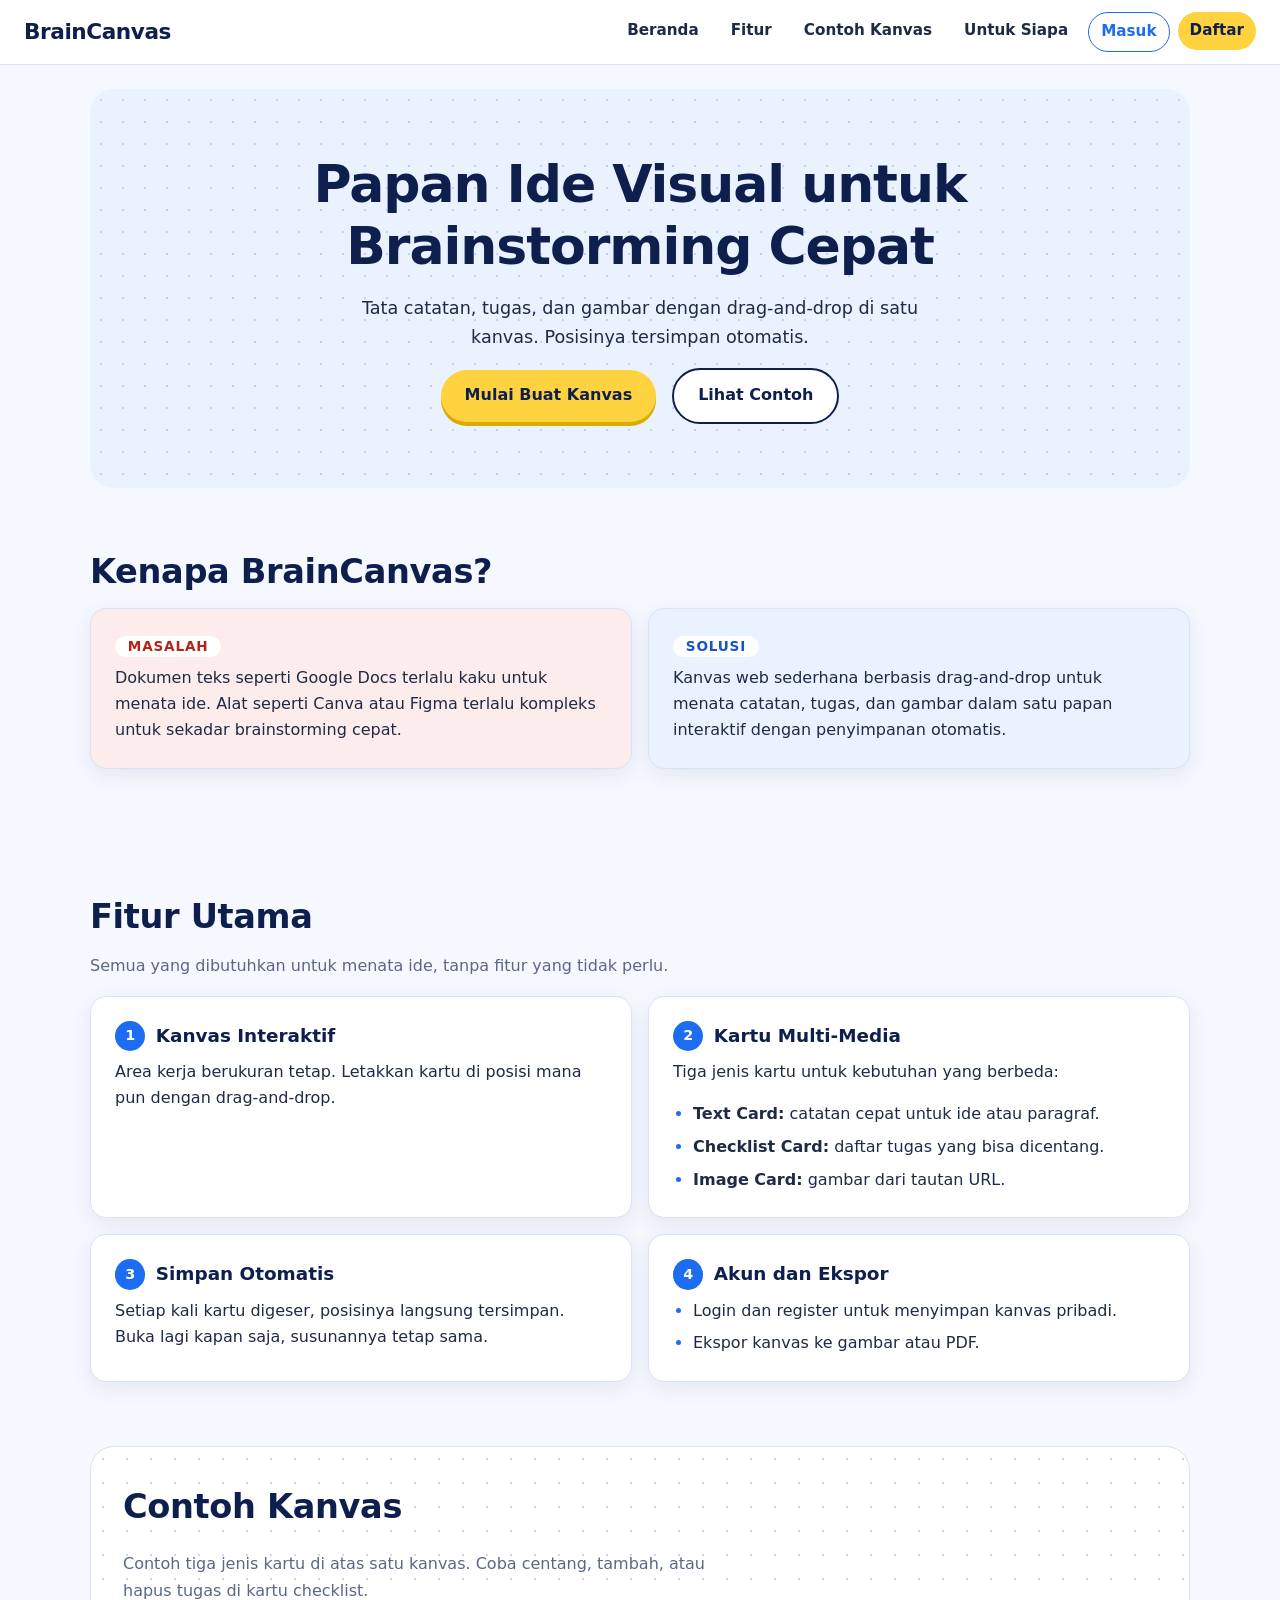
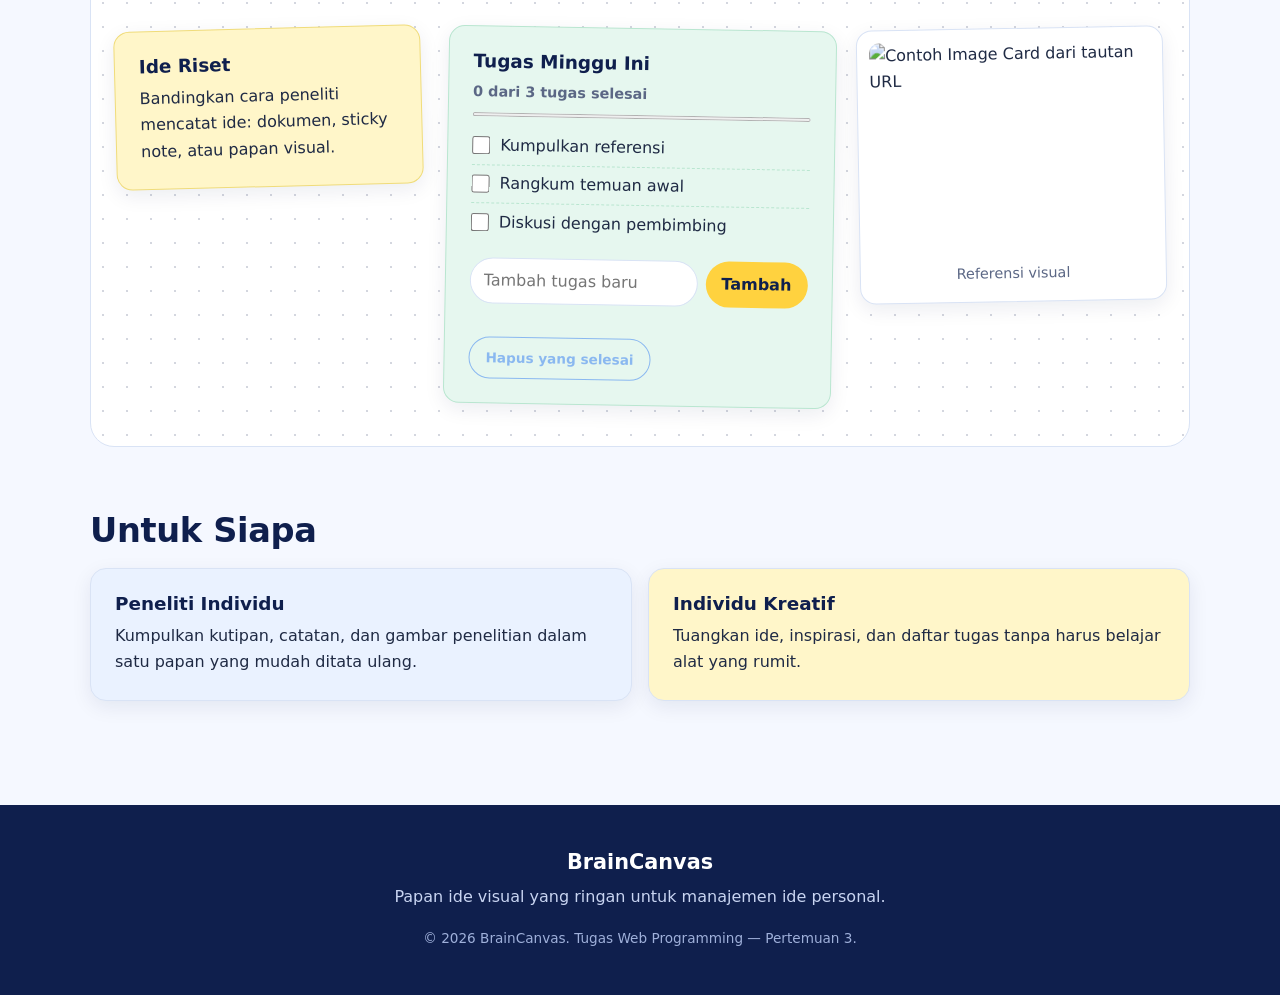
==== index.html @ fa651bb4 "Update website" ====
<!DOCTYPE html>
<html lang="id">
<head>
  <meta charset="UTF-8">
  <meta name="viewport" content="width=device-width, initial-scale=1">
  <meta name="description" content="BrainCanvas — papan ide visual berbasis drag-and-drop untuk menata catatan, tugas, dan gambar dalam satu kanvas.">
  <title>BrainCanvas — Papan Ide Visual untuk Brainstorming Cepat</title>
  <link rel="stylesheet" href="style.css">
  <script src="script.js" defer></script>
</head>
<body>

  <a class="skip-link" href="#konten">Langsung ke konten utama</a>

  <!-- ========== HEADER ========== -->
  <header>
    <a href="#beranda">BrainCanvas</a>
    <nav aria-label="Navigasi utama">
      <ul>
        <li><a href="#beranda">Beranda</a></li>
        <li><a href="#fitur">Fitur</a></li>
        <li><a href="#contoh">Contoh Kanvas</a></li>
        <li><a href="#pengguna">Untuk Siapa</a></li>
        <li><a href="#masuk">Masuk</a></li>
        <li><a href="#daftar">Daftar</a></li>
      </ul>
    </nav>
  </header>

  <!-- ========== MAIN ========== -->
  <main id="konten">

    <section id="beranda" aria-labelledby="hero-title">
      <h1 id="hero-title">Papan Ide Visual untuk Brainstorming Cepat</h1>
      <p>Tata catatan, tugas, dan gambar dengan drag-and-drop di satu kanvas. Posisinya tersimpan otomatis.</p>
      <a href="#daftar">Mulai Buat Kanvas</a>
      <a href="#contoh">Lihat Contoh</a>
    </section>

    <section id="masalah" aria-labelledby="masalah-title">
      <h2 id="masalah-title">Kenapa BrainCanvas?</h2>

      <article>
        <h3>Masalah</h3>
        <p>Dokumen teks seperti Google Docs terlalu kaku untuk menata ide. Alat seperti Canva atau Figma terlalu kompleks untuk sekadar brainstorming cepat.</p>
      </article>

      <article>
        <h3>Solusi</h3>
        <p>Kanvas web sederhana berbasis drag-and-drop untuk menata catatan, tugas, dan gambar dalam satu papan interaktif dengan penyimpanan otomatis.</p>
      </article>
    </section>

    <section id="fitur" aria-labelledby="fitur-title">
      <h2 id="fitur-title">Fitur Utama</h2>
      <p>Semua yang dibutuhkan untuk menata ide, tanpa fitur yang tidak perlu.</p>

      <article>
        <h3>Kanvas Interaktif</h3>
        <p>Area kerja berukuran tetap. Letakkan kartu di posisi mana pun dengan drag-and-drop.</p>
      </article>

      <article>
        <h3>Kartu Multi-Media</h3>
        <p>Tiga jenis kartu untuk kebutuhan yang berbeda:</p>
        <ul>
          <li><strong>Text Card:</strong> catatan cepat untuk ide atau paragraf.</li>
          <li><strong>Checklist Card:</strong> daftar tugas yang bisa dicentang.</li>
          <li><strong>Image Card:</strong> gambar dari tautan URL.</li>
        </ul>
      </article>

      <article>
        <h3>Simpan Otomatis</h3>
        <p>Setiap kali kartu digeser, posisinya langsung tersimpan. Buka lagi kapan saja, susunannya tetap sama.</p>
      </article>

      <article>
        <h3>Akun dan Ekspor</h3>
        <ul>
          <li>Login dan register untuk menyimpan kanvas pribadi.</li>
          <li>Ekspor kanvas ke gambar atau PDF.</li>
        </ul>
      </article>
    </section>

    <!-- Contoh Kanvas -->
    <section id="contoh" aria-labelledby="contoh-title">
      <h2 id="contoh-title">Contoh Kanvas</h2>
      <p>Contoh tiga jenis kartu di atas satu kanvas. Coba centang, tambah, atau hapus tugas di kartu checklist.</p>

      <!-- Text Card -->
      <article>
        <h3>Ide Riset</h3>
        <p>Bandingkan cara peneliti mencatat ide: dokumen, sticky note, atau papan visual.</p>
      </article>

      <!-- Checklist Card (interaktif: lihat script.js) -->
      <article>
        <h3>Tugas Minggu Ini</h3>
        <p id="progres" aria-live="polite">0 dari 3 tugas selesai</p>
        <progress id="bar" max="3" value="0" aria-hidden="true"></progress>

        <ul id="daftar-tugas">
          <li>
            <input type="checkbox" id="tugas-1">
            <label for="tugas-1">Kumpulkan referensi</label>
          </li>
          <li>
            <input type="checkbox" id="tugas-2">
            <label for="tugas-2">Rangkum temuan awal</label>
          </li>
          <li>
            <input type="checkbox" id="tugas-3">
            <label for="tugas-3">Diskusi dengan pembimbing</label>
          </li>
        </ul>

        <form id="form-tugas" novalidate>
          <label for="tugas-baru" class="sr-only">Tugas baru</label>
          <input type="text" id="tugas-baru" placeholder="Tambah tugas baru" maxlength="60" autocomplete="off">
          <button type="submit">Tambah</button>
        </form>
        <p id="pesan" role="status"></p>
        <button type="button" id="hapus-selesai" class="btn-kecil">Hapus yang selesai</button>
      </article>

      <!-- Image Card -->
      <figure>
        <img src="https://placehold.co/400x300?text=Image+Card" alt="Contoh Image Card dari tautan URL" width="400" height="300">
        <figcaption>Referensi visual</figcaption>
      </figure>
    </section>

    <section id="pengguna" aria-labelledby="pengguna-title">
      <h2 id="pengguna-title">Untuk Siapa</h2>

      <article>
        <h3>Peneliti Individu</h3>
        <p>Kumpulkan kutipan, catatan, dan gambar penelitian dalam satu papan yang mudah ditata ulang.</p>
      </article>

      <article>
        <h3>Individu Kreatif</h3>
        <p>Tuangkan ide, inspirasi, dan daftar tugas tanpa harus belajar alat yang rumit.</p>
      </article>
    </section>

  </main>

  <!-- ========== FOOTER ========== -->
  <footer id="tentang">
    <p>BrainCanvas</p>
    <p>Papan ide visual yang ringan untuk manajemen ide personal.</p>
    <p>&copy; 2026 BrainCanvas. Tugas Web Programming — Pertemuan 3.</p>
  </footer>

</body>
</html>
---- style.css ----
/* =========================================================
   BrainCanvas — style.css
   Task 02: Style & Responsive
   Pendekatan: mobile-first (gaya dasar untuk layar kecil,
   lalu diperluas dengan min-width media query).
   ========================================================= */


/* ---------- 1. Design tokens ---------- */
:root {
  /* Warna */
  --navy:        #0f1f4d;
  --blue:        #1d6df2;
  --blue-dark:   #1556c4;
  --blue-soft:   #eaf2ff;
  --yellow:      #ffd23f;
  --yellow-soft: #fff6c9;
  --mint-soft:   #e6f7ef;
  --rose-soft:   #fdecec;
  --text:        #1f2a44;
  --muted:       #5b6785;
  --line:        #d9e3f5;
  --bg:          #f5f8ff;
  --white:       #ffffff;

  /* Tipografi */
  --font: system-ui, -apple-system, "Segoe UI", Roboto, "Helvetica Neue", Arial, sans-serif;

  /* Spacing & bentuk */
  --space-1: .5rem;
  --space-2: 1rem;
  --space-3: 1.5rem;
  --space-4: 2.5rem;
  --space-5: 4rem;
  --radius:  16px;
  --shadow:  0 6px 20px rgba(15, 31, 77, .08);
  --container: 1100px;
}


/* ---------- 2. Reset & dasar ---------- */
*,
*::before,
*::after {
  box-sizing: border-box;
}

html {
  scroll-behavior: smooth;
  scroll-padding-top: 5rem;      /* supaya judul tidak tertutup header sticky */
  -webkit-text-size-adjust: 100%;
}

body {
  margin: 0;
  font-family: var(--font);
  font-size: 1rem;
  line-height: 1.65;
  color: var(--text);
  background: var(--bg);
  overflow-wrap: break-word;
  overflow-x: clip;              /* jaring pengaman: cegah horizontal overflow */
}

img {
  display: block;
  max-width: 100%;
  height: auto;
}

h1, h2, h3 {
  margin: 0 0 var(--space-1);
  color: var(--navy);
  line-height: 1.2;
}

h1 { font-size: clamp(1.9rem, 6vw, 3.25rem); letter-spacing: -.02em; }
h2 { font-size: clamp(1.5rem, 4vw, 2.1rem);   letter-spacing: -.01em; }
h3 { font-size: 1.15rem; }

p { margin: 0 0 var(--space-2); }

a {
  color: var(--blue);
  text-decoration: none;
}
a:hover { color: var(--blue-dark); }

a:focus-visible,
input:focus-visible {
  outline: 3px solid var(--yellow);
  outline-offset: 3px;
  border-radius: 6px;
}

ul {
  margin: 0;
  padding-left: 1.25rem;
}
li::marker { color: var(--blue); }


/* ---------- 3. Header & navigasi ---------- */
header {
  position: sticky;
  top: 0;
  z-index: 10;
  display: flex;
  flex-direction: column;         /* mobile: logo di atas, menu di bawah */
  align-items: center;
  gap: var(--space-1);
  padding: .75rem var(--space-2);
  background: rgba(255, 255, 255, .92);
  backdrop-filter: blur(8px);
  border-bottom: 1px solid var(--line);
}

header > a {                       /* logo */
  font-size: 1.35rem;
  font-weight: 800;
  letter-spacing: -.02em;
  color: var(--navy);
}

nav ul {
  display: flex;
  flex-wrap: wrap;                 /* menu turun baris, tidak melebar keluar layar */
  justify-content: center;
  gap: .25rem .5rem;
  margin: 0;
  padding: 0;
  list-style: none;
}

nav a {
  display: block;
  padding: .4rem .75rem;
  border-radius: 999px;
  font-size: .95rem;
  font-weight: 600;
  color: var(--text);
  transition: background-color .2s, color .2s;
}
nav a:hover {
  background: var(--blue-soft);
  color: var(--blue);
}

/* "Masuk" = tombol outline, "Daftar" = tombol utama */
nav li:nth-last-child(2) a {
  border: 1.5px solid var(--blue);
  color: var(--blue);
}
nav li:last-child a {
  background: var(--yellow);
  color: var(--navy);
}
nav li:last-child a:hover {
  background: #f5c400;
  color: var(--navy);
}


/* ---------- 4. Layout umum section ---------- */
main > section {
  width: min(100% - 2rem, var(--container));  /* selalu ada margin kiri-kanan */
  margin-inline: auto;
  padding-block: var(--space-4);
  display: grid;
  gap: var(--space-2);
}

/* Judul & paragraf pembuka section membentang penuh */
main > section > h2,
main > section > p {
  grid-column: 1 / -1;
}
main > section > h2 { margin-bottom: 0; }
main > section > p  { color: var(--muted); max-width: 62ch; margin-bottom: 0; }


/* ---------- 5. Kartu (dipakai di banyak section) ---------- */
article,
figure {
  margin: 0;
  padding: var(--space-3);
  background: var(--white);
  border: 1px solid var(--line);
  border-radius: var(--radius);
  box-shadow: var(--shadow);
}

article > p:last-child,
article > ul:last-child {
  margin-bottom: 0;
}


/* ---------- 6. Hero ---------- */
#beranda {
  display: flex;
  flex-wrap: wrap;               /* h1 & p satu baris penuh, tombol berdampingan */
  justify-content: center;
  align-items: center;
  text-align: center;
  gap: var(--space-2);
  margin-top: var(--space-3);
  padding: var(--space-4) var(--space-2);
  border-radius: 24px;
  background-color: var(--blue-soft);
  /* motif titik-titik = simbol "kanvas" */
  background-image: radial-gradient(rgba(29, 109, 242, .22) 1.5px, transparent 1.5px);
  background-size: 22px 22px;
}

#beranda h1,
#beranda p {
  flex: 0 0 100%;
}

/* Lebar teks dibatasi lewat padding (bukan max-width) agar tombol
   tetap turun ke baris berikutnya dan tidak ikut sebaris dengan teks */
#beranda h1 {
  margin: 0;
  padding-inline: max(0px, calc((100% - 20ch) / 2));
}

#beranda p {
  max-width: none;               /* timpa aturan umum section */
  margin: 0;
  padding-inline: max(0px, calc((100% - 56ch) / 2));
  font-size: 1.1rem;
  color: var(--text);
}

/* Tombol CTA */
#beranda > a {
  display: inline-block;
  padding: .8rem 1.5rem;
  border-radius: 999px;
  font-weight: 700;
  text-align: center;
  transition: transform .15s, box-shadow .15s, background-color .15s;
}
#beranda > a:first-of-type {
  background: var(--yellow);
  color: var(--navy);
  box-shadow: 0 4px 0 #d9ac00;
}
#beranda > a:first-of-type:hover {
  transform: translateY(-2px);
  background: #ffdc66;
}
#beranda > a:last-of-type {
  background: var(--white);
  color: var(--navy);
  border: 2px solid var(--navy);
}
#beranda > a:last-of-type:hover {
  background: var(--navy);
  color: var(--white);
}


/* ---------- 7. Masalah & Solusi ---------- */
#masalah {
  grid-template-columns: 1fr;
}

#masalah article:first-of-type { background: var(--rose-soft); }
#masalah article:last-of-type  { background: var(--blue-soft); }

#masalah h3 {
  display: inline-block;
  padding: .15rem .8rem;
  margin-bottom: var(--space-1);
  border-radius: 999px;
  font-size: .85rem;
  text-transform: uppercase;
  letter-spacing: .06em;
  background: var(--white);
}
#masalah article:first-of-type h3 { color: #b42318; }
#masalah article:last-of-type  h3 { color: var(--blue-dark); }


/* ---------- 8. Fitur Utama ---------- */
#fitur {
  grid-template-columns: 1fr;
  counter-reset: fitur;
}

#fitur article h3 {
  display: flex;
  align-items: center;
  gap: .65rem;
  margin-bottom: var(--space-1);
}

/* Nomor bulat otomatis di depan judul fitur */
#fitur article h3::before {
  counter-increment: fitur;
  content: counter(fitur);
  flex: 0 0 auto;
  display: grid;
  place-items: center;
  width: 1.9rem;
  height: 1.9rem;
  border-radius: 50%;
  background: var(--blue);
  color: var(--white);
  font-size: .9rem;
  font-weight: 700;
}

#fitur li + li { margin-top: .4rem; }


/* ---------- 9. Contoh Kanvas ---------- */
#contoh {
  grid-template-columns: 1fr;
  gap: var(--space-3);
  align-items: start;
}

#contoh > article,
#contoh > figure {
  transition: transform .2s, box-shadow .2s;
}

/* Text Card = sticky note kuning */
#contoh > article:first-of-type {
  background: var(--yellow-soft);
  border-color: #f0dc7a;
}

/* Checklist Card */
#contoh > article:last-of-type {
  background: var(--mint-soft);
  border-color: #b9e6d0;
}

#contoh ul {
  list-style: none;
  padding: 0;
}
#contoh li {
  display: flex;
  align-items: center;
  gap: .6rem;
  padding: .35rem 0;
}
#contoh li + li { border-top: 1px dashed #b9e6d0; }

#contoh input[type="checkbox"] {
  flex: 0 0 auto;
  width: 1.15rem;
  height: 1.15rem;
  margin: 0;
  accent-color: var(--blue);
  cursor: pointer;
}
#contoh label { cursor: pointer; }
#contoh input:checked + label {
  color: var(--muted);
  text-decoration: line-through;
}

/* Image Card = foto bergaya polaroid */
#contoh figure {
  padding: .75rem .75rem 1rem;
}
#contoh figure img {
  width: 100%;
  border-radius: 10px;
}
#contoh figcaption {
  margin-top: .6rem;
  text-align: center;
  font-size: .9rem;
  color: var(--muted);
}


/* ---------- 10. Untuk Siapa ---------- */
#pengguna {
  grid-template-columns: 1fr;
}
#pengguna article:first-of-type { background: var(--blue-soft); }
#pengguna article:last-of-type  { background: var(--yellow-soft); }


/* ---------- 11. Footer ---------- */
footer {
  margin-top: var(--space-4);
  padding: var(--space-4) var(--space-2);
  text-align: center;
  background: var(--navy);
  color: #c9d5f2;
}
footer p { margin: 0 0 .35rem; }
footer p:first-child {
  font-size: 1.3rem;
  font-weight: 800;
  color: var(--white);
}
footer p:last-child {
  margin-top: var(--space-2);
  font-size: .85rem;
  color: #9fb0da;
}


/* =========================================================
   RESPONSIVE
   ========================================================= */

/* ---- Tablet: >= 640px ---- */
@media (min-width: 640px) {
  header {
    flex-direction: row;
    justify-content: space-between;
    padding-inline: var(--space-3);
  }
  nav ul { justify-content: flex-end; }

  #beranda { padding: var(--space-5) var(--space-3); }

  #masalah,
  #fitur,
  #pengguna {
    grid-template-columns: repeat(2, 1fr);
  }

  #contoh {
    grid-template-columns: repeat(2, 1fr);
  }
  /* Kartu gambar melebar penuh supaya tidak ada ruang kosong */
  #contoh > figure { grid-column: 1 / -1; }
  #contoh > figure img { max-width: 480px; margin-inline: auto; }
}

/* ---- Desktop: >= 960px ---- */
@media (min-width: 960px) {
  main > section { padding-block: var(--space-5); }

  /* Kanvas tiga kolom + kartu sedikit miring seperti ditempel di papan */
  #contoh {
    grid-template-columns: repeat(3, 1fr);
    padding: var(--space-4) var(--space-3);
    border-radius: 24px;
    background-color: var(--white);
    background-image: radial-gradient(rgba(15, 31, 77, .18) 1.5px, transparent 1.5px);
    background-size: 24px 24px;
    border: 1px solid var(--line);
  }
  #contoh > h2,
  #contoh > p { padding-inline: var(--space-1); }

  #contoh > figure { grid-column: auto; }
  #contoh > figure img { max-width: 100%; }

  #contoh > article:first-of-type { transform: rotate(-1.5deg); }
  #contoh > article:last-of-type  { transform: rotate(1deg); }
  #contoh > figure                { transform: rotate(-1deg); }

  #contoh > article:hover,
  #contoh > figure:hover {
    transform: rotate(0) translateY(-4px);
    box-shadow: 0 14px 30px rgba(15, 31, 77, .16);
  }
}

/* ---- Layar sangat kecil: <= 380px ---- */
@media (max-width: 380px) {
  article,
  figure { padding: var(--space-2); }
  nav a { padding: .35rem .6rem; font-size: .9rem; }
}

/* Header tidak sticky di layar pendek (mis. HP landscape) */
@media (max-height: 480px) {
  header { position: static; }
}

/* Hormati preferensi pengguna yang mengurangi animasi */
@media (prefers-reduced-motion: reduce) {
  html { scroll-behavior: auto; }
  *, *::before, *::after {
    transition: none !important;
    animation: none !important;
  }
}

/* =========================================================
   BrainCanvas — task3.css
   Task 03: Refine the Interface
   File terpisah, dimuat setelah task2.css. Isinya perbaikan
   kecil di atas hasil Task 2, bukan menulis ulang dari nol.
   ========================================================= */


/* ---------- 1. Skip link ---------- */
/* Tautan ini tersembunyi secara visual, tapi tetap bisa
   diakses dan jadi fokus pertama bagi pengguna keyboard/
   pembaca layar — berguna supaya mereka tidak perlu melewati
   seluruh menu navigasi setiap buka halaman. */
.skip-link {
  position: absolute;
  top: -3rem;
  left: var(--space-2);
  z-index: 100;
  padding: .6rem 1rem;
  border-radius: 8px;
  background: var(--navy);
  color: var(--white);
  font-weight: 700;
  transition: top .15s ease;
}

.skip-link:focus {
  top: var(--space-2);
}


/* ---------- 2. Kontras fokus pada tombol berwarna ---------- */
/* Outline fokus bawaan berwarna kuning. Di atas tombol
   "Daftar" (latar kuning) itu nyaris tidak terlihat, jadi
   tombol navigasi dan CTA diberi warna fokus yang kontras
   terhadap latarnya sendiri. */
nav a:focus-visible {
  outline-color: var(--navy);
}

#beranda > a:first-of-type:focus-visible {
  outline-color: var(--navy);
}


/* ---------- 3. Hover & fokus yang konsisten di semua kartu ---------- */
/* Di Task 2, efek terangkat saat hover baru ada di kartu
   Contoh Kanvas. Supaya terasa satu sistem yang sama,
   seluruh kartu (Masalah/Solusi, Fitur, Untuk Siapa) diberi
   interaksi yang sama, dengan jarak transisi yang halus. */
#masalah article,
#fitur article,
#pengguna article {
  transition: transform .15s ease, box-shadow .15s ease;
}

#masalah article:hover,
#fitur article:hover,
#pengguna article:hover {
  transform: translateY(-3px);
  box-shadow: 0 14px 28px rgba(15, 31, 77, .12);
}

/* Kartu yang berisi link/kontrol yang sedang difokus ikut
   terangkat juga, supaya pengguna keyboard dapat sinyal yang
   sama seperti pengguna mouse. */
#masalah article:focus-within,
#fitur article:focus-within,
#pengguna article:focus-within,
#contoh > article:focus-within,
#contoh > figure:focus-within {
  transform: translateY(-3px);
  box-shadow: 0 14px 28px rgba(15, 31, 77, .12);
}


/* ---------- 4. Status checklist yang lebih jelas ---------- */
/* Saat sebuah tugas dicentang, baris itu diberi sedikit jarak
   dan opacity supaya terlihat selesai, bukan cuma teksnya yang
   dicoret. */
#contoh li:has(input:checked) {
  opacity: .65;
}


/* ---------- 5. Jaga jarak akhir sebelum footer ---------- */
/* Section terakhir ("Untuk Siapa") menempel agak dekat ke
   footer dibanding jarak antar-section lainnya; disamakan di
   sini tanpa mengubah --space-4 global. */
#pengguna {
  padding-bottom: var(--space-5);
}

/* =========================================================
   BrainCanvas — task4.css
   Sprint 02: gaya untuk elemen interaktif di Checklist Card.
   Dimuat setelah task2.css dan task3.css.
   ========================================================= */

/* Label tersembunyi secara visual, tetap terbaca screen reader */
.sr-only {
  position: absolute;
  width: 1px;
  height: 1px;
  margin: -1px;
  padding: 0;
  overflow: hidden;
  clip-path: inset(50%);
  white-space: nowrap;
}

/* Progres */
#progres {
  margin-bottom: .4rem;
  font-size: .9rem;
  font-weight: 600;
  color: var(--muted);
}

#bar {
  display: block;
  width: 100%;
  height: .5rem;
  margin-bottom: var(--space-1);
  accent-color: var(--blue);
}

/* Form tambah tugas */
#form-tugas {
  display: flex;
  gap: .5rem;
  margin-top: var(--space-2);
}

#form-tugas input {
  flex: 1 1 auto;
  min-width: 0;
  padding: .55rem .8rem;
  font: inherit;
  color: var(--text);
  background: var(--white);
  border: 1.5px solid var(--line);
  border-radius: 999px;
}

#form-tugas button,
.btn-kecil {
  padding: .55rem 1rem;
  font: inherit;
  font-weight: 700;
  border-radius: 999px;
  cursor: pointer;
  transition: background-color .15s, color .15s;
}

#form-tugas button {
  flex: 0 0 auto;
  color: var(--navy);
  background: var(--yellow);
  border: 0;
}
#form-tugas button:hover { background: #f5c400; }

.btn-kecil {
  margin-top: var(--space-1);
  font-size: .85rem;
  color: var(--blue);
  background: transparent;
  border: 1.5px solid var(--blue);
}
.btn-kecil:hover:not(:disabled) {
  color: var(--white);
  background: var(--blue);
}
.btn-kecil:disabled {
  opacity: .45;
  cursor: not-allowed;
}

button:focus-visible {
  outline: 3px solid var(--navy);
  outline-offset: 3px;
}

/* Pesan validasi */
#pesan {
  min-height: 1.4em;
  margin: .4rem 0 0;
  font-size: .85rem;
  color: #b42318;
}
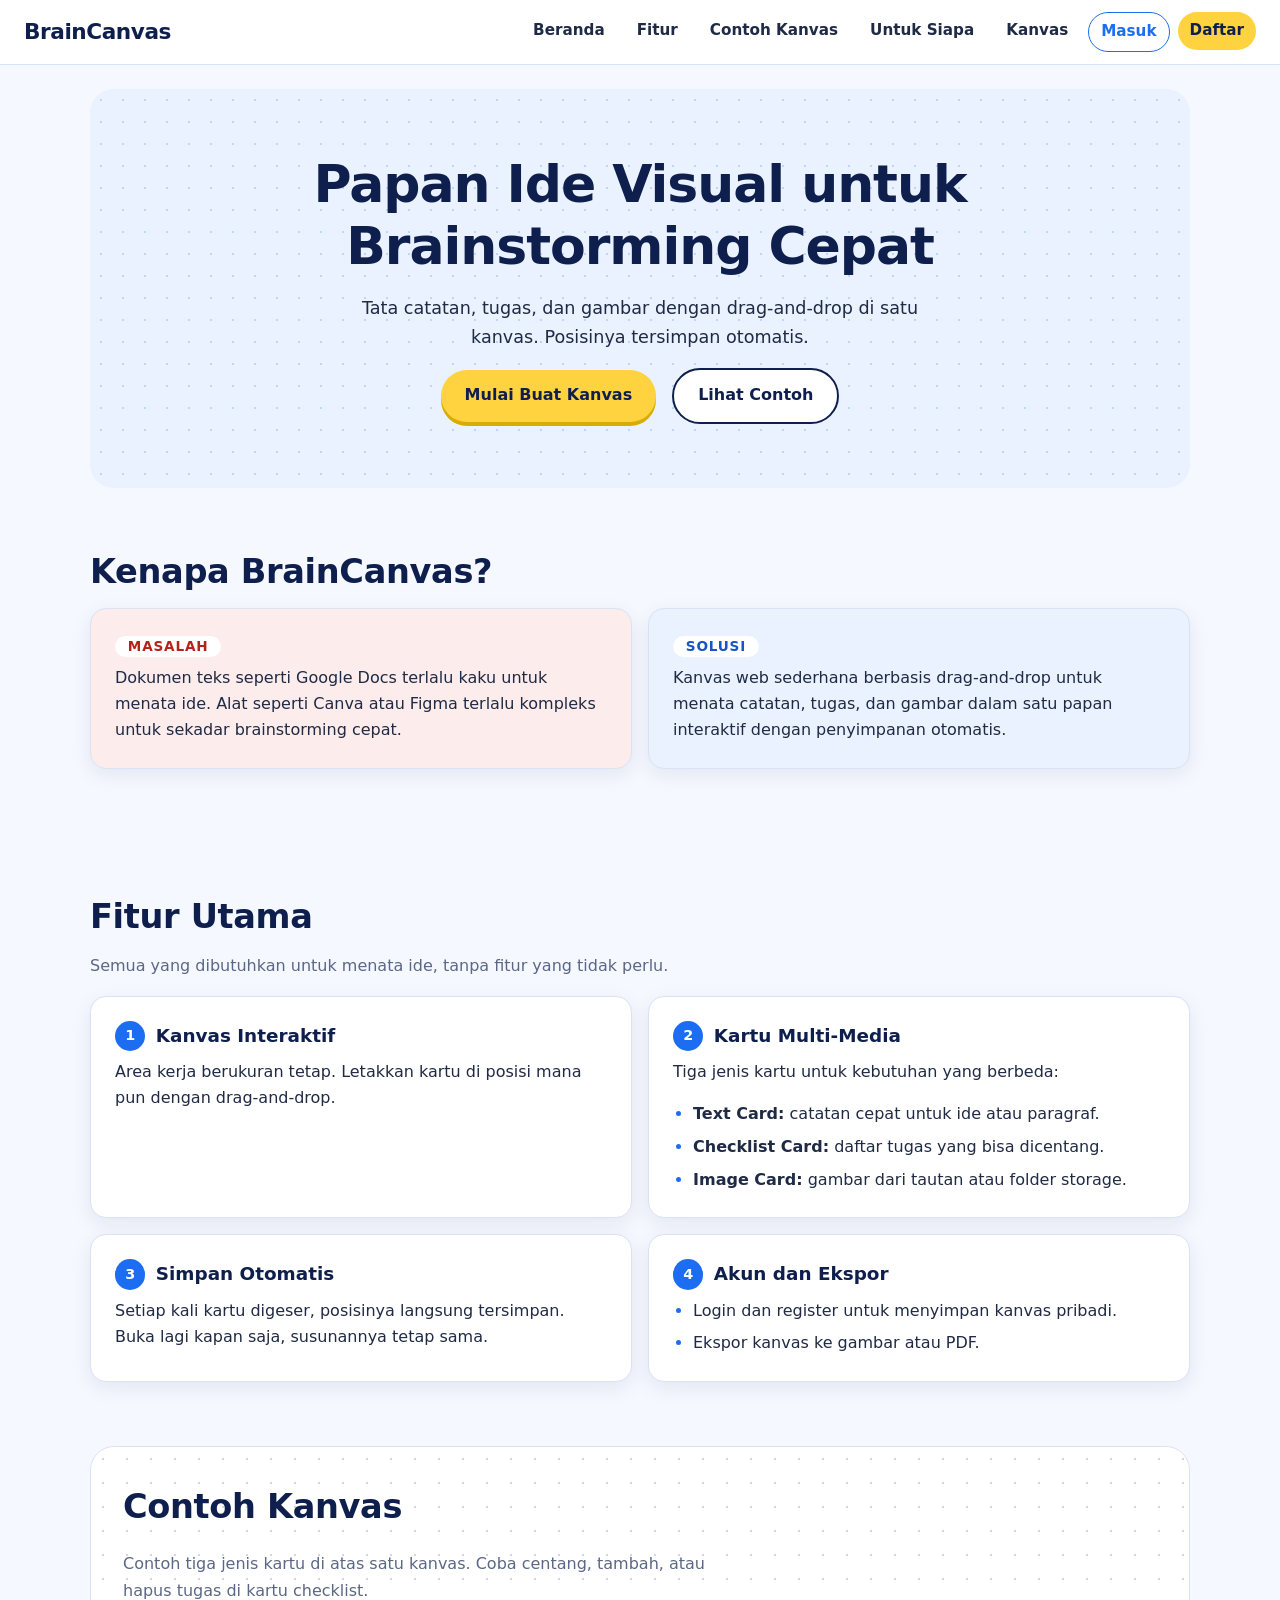
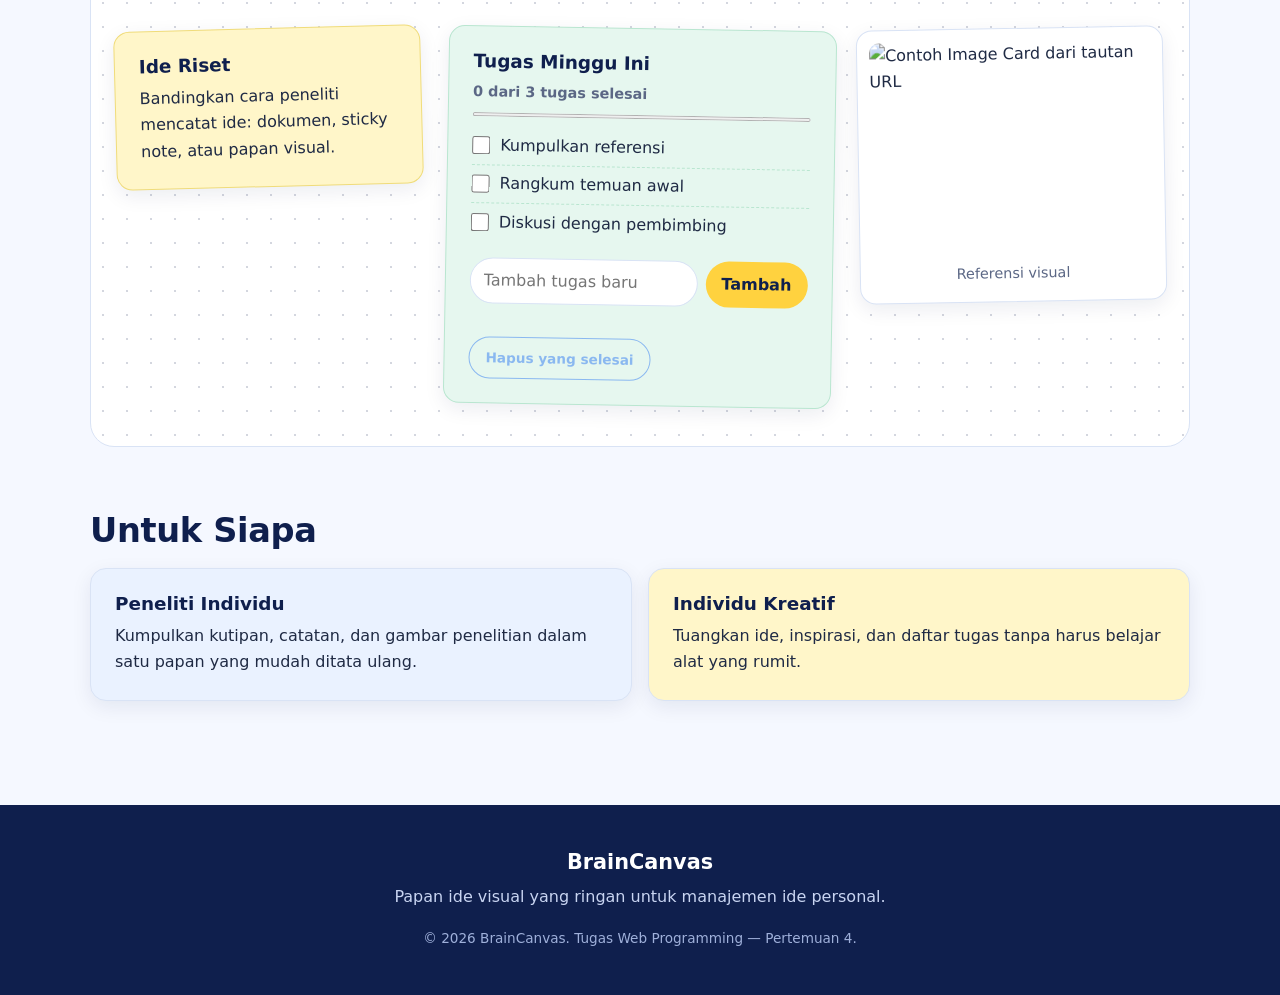
==== commit 6b999f35: "Update code" ====
--- a/index.html
+++ b/index.html
@@ -21,6 +21,7 @@
         <li><a href="#fitur">Fitur</a></li>
         <li><a href="#contoh">Contoh Kanvas</a></li>
         <li><a href="#pengguna">Untuk Siapa</a></li>
+        <li><a href="app.html">Kanvas</a></li>
         <li><a href="#masuk">Masuk</a></li>
         <li><a href="#daftar">Daftar</a></li>
       </ul>
@@ -33,7 +34,7 @@
     <section id="beranda" aria-labelledby="hero-title">
       <h1 id="hero-title">Papan Ide Visual untuk Brainstorming Cepat</h1>
       <p>Tata catatan, tugas, dan gambar dengan drag-and-drop di satu kanvas. Posisinya tersimpan otomatis.</p>
-      <a href="#daftar">Mulai Buat Kanvas</a>
+      <a href="app.html">Mulai Buat Kanvas</a>
       <a href="#contoh">Lihat Contoh</a>
     </section>
 
@@ -66,7 +67,7 @@
         <ul>
           <li><strong>Text Card:</strong> catatan cepat untuk ide atau paragraf.</li>
           <li><strong>Checklist Card:</strong> daftar tugas yang bisa dicentang.</li>
-          <li><strong>Image Card:</strong> gambar dari tautan URL.</li>
+          <li><strong>Image Card:</strong> gambar dari tautan atau folder storage.</li>
         </ul>
       </article>
 
@@ -152,7 +153,7 @@
   <footer id="tentang">
     <p>BrainCanvas</p>
     <p>Papan ide visual yang ringan untuk manajemen ide personal.</p>
-    <p>&copy; 2026 BrainCanvas. Tugas Web Programming — Pertemuan 3.</p>
+    <p>&copy; 2026 BrainCanvas. Tugas Web Programming — Pertemuan 4.</p>
   </footer>
 
 </body>
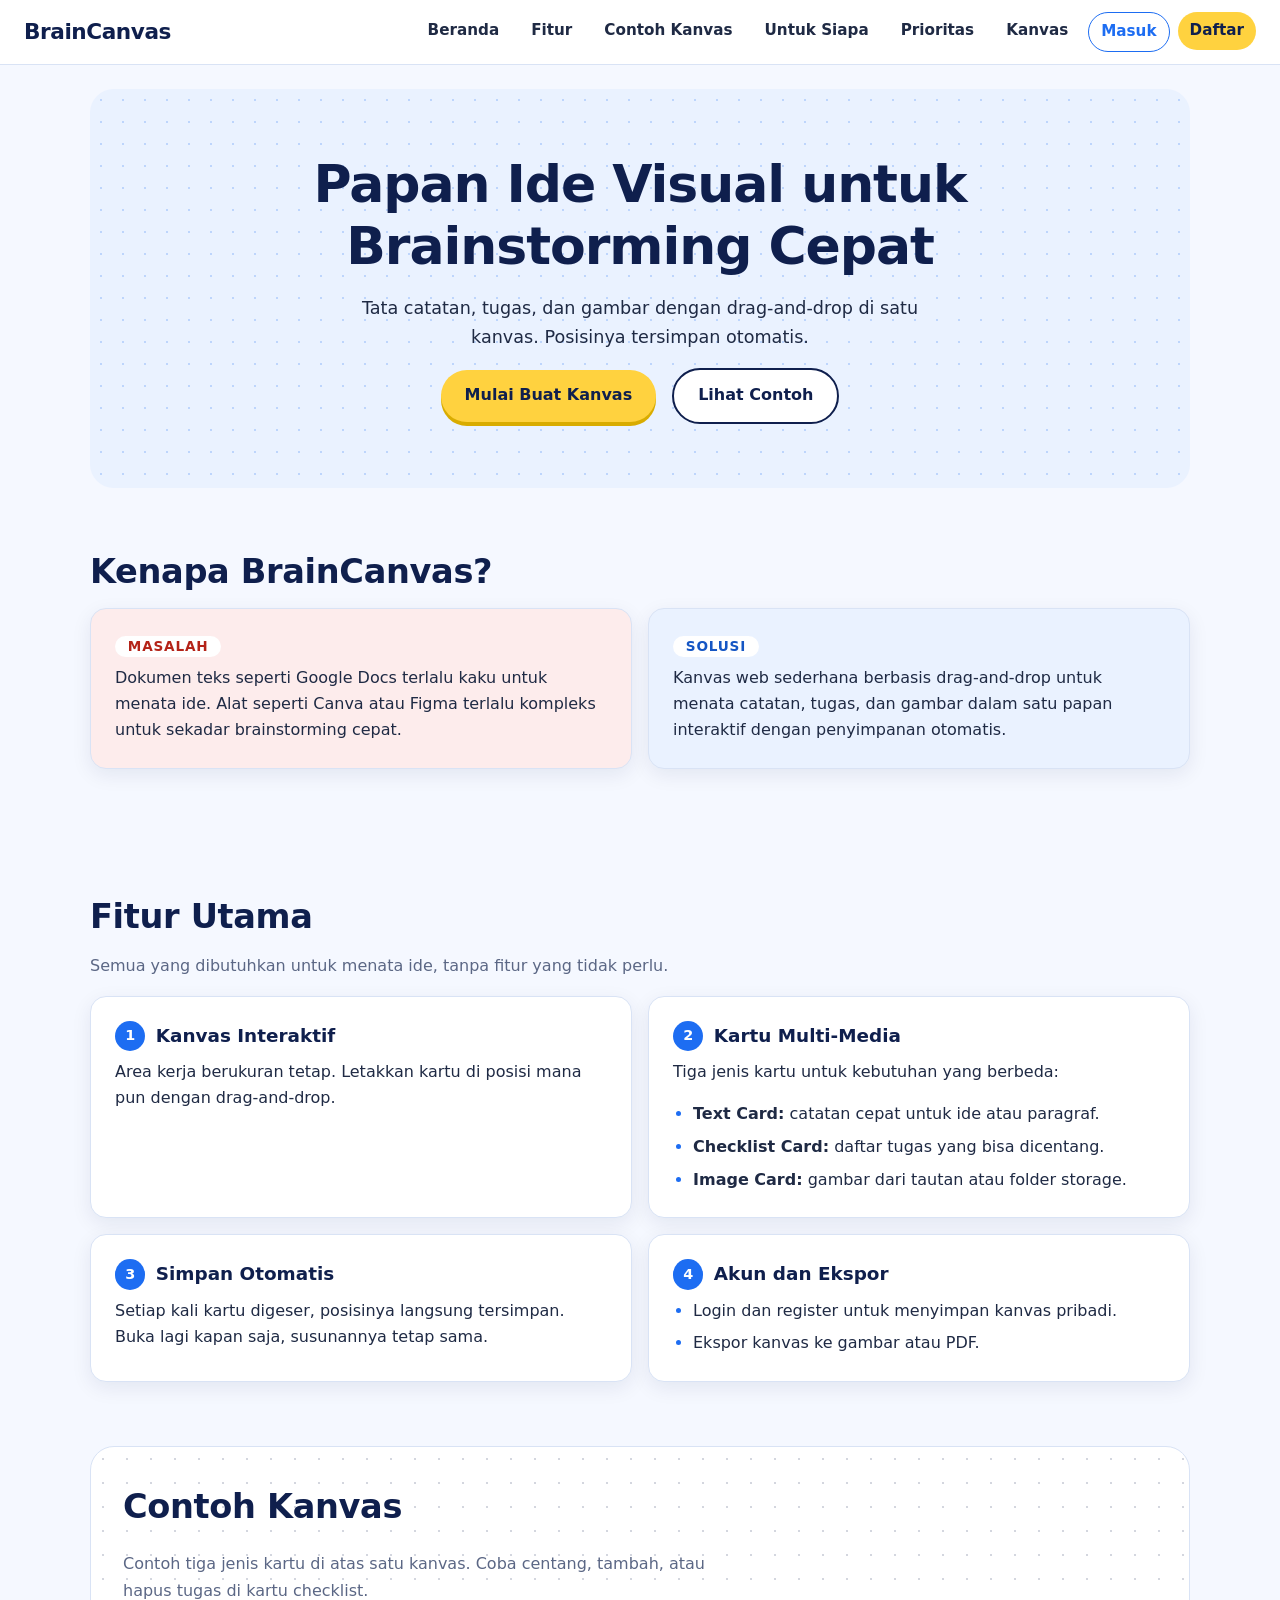
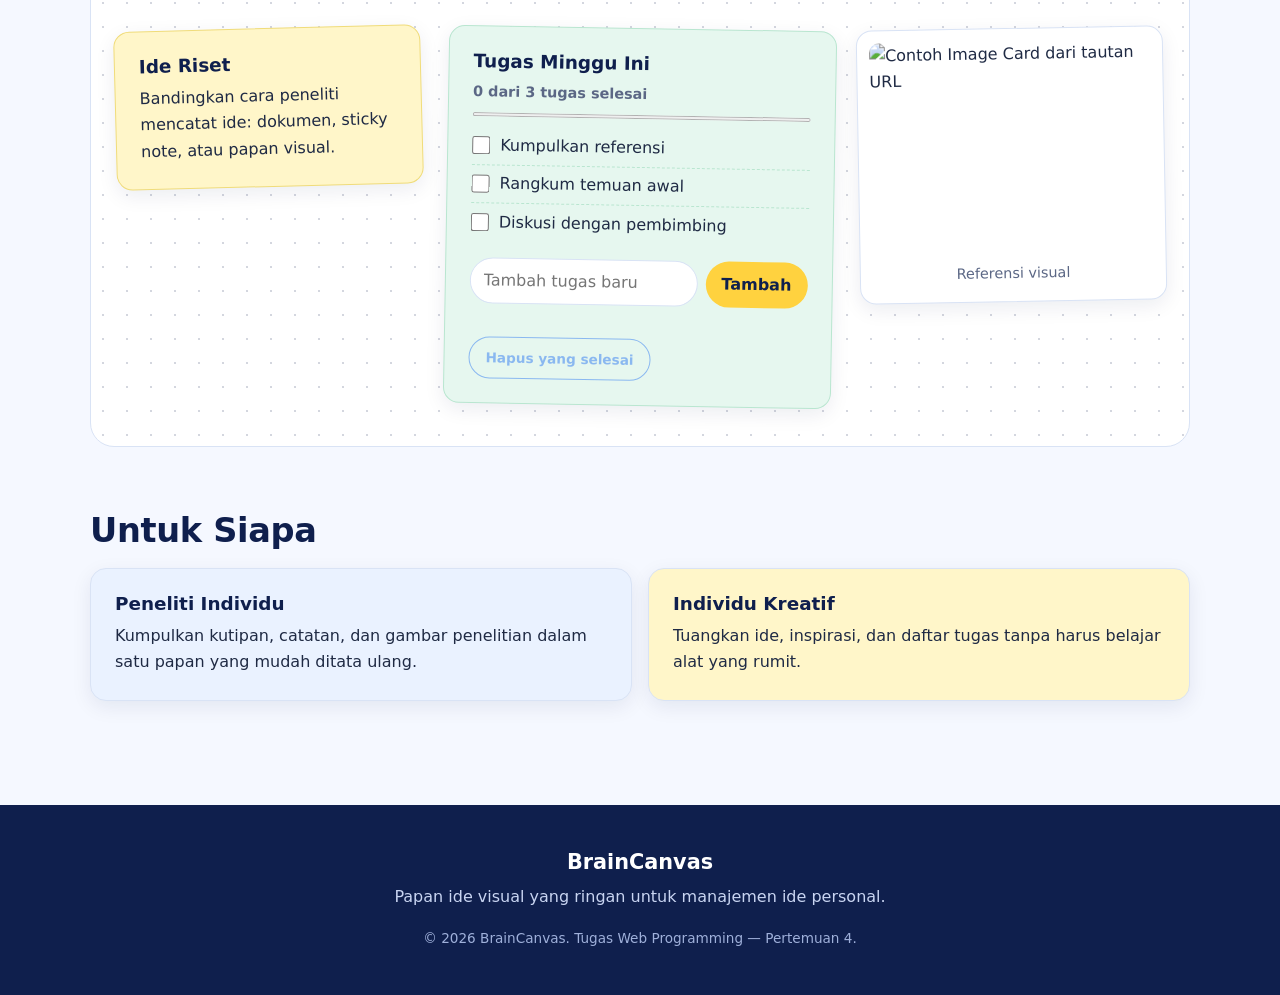
==== commit 825be639: "Week 5: halaman PHP procedural SSR kartu prioritas" ====
--- a/index.html
+++ b/index.html
@@ -21,6 +21,7 @@
         <li><a href="#fitur">Fitur</a></li>
         <li><a href="#contoh">Contoh Kanvas</a></li>
         <li><a href="#pengguna">Untuk Siapa</a></li>
+        <li><a href="prioritas.php">Prioritas</a></li>
         <li><a href="app.html">Kanvas</a></li>
         <li><a href="#masuk">Masuk</a></li>
         <li><a href="#daftar">Daftar</a></li>
